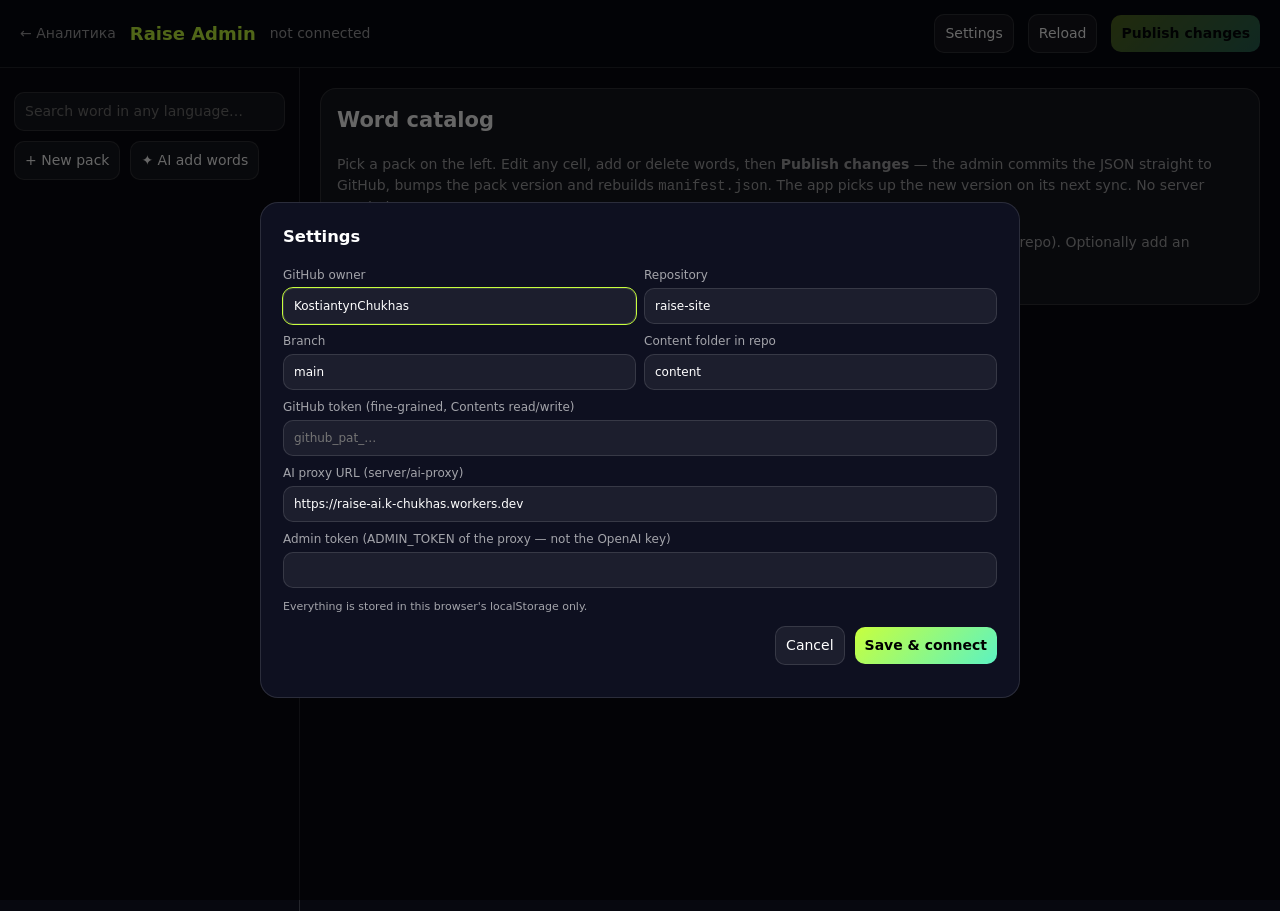
==== admin/catalog.html @ 6d798167 "admin: analytics, users, reviews, A/B, config (port of X Clean admin) + api/ worker raise-api with S" ====
<!doctype html>
<html lang="en"><head><meta charset="utf-8"><meta name="viewport" content="width=device-width,initial-scale=1">
<title>Raise Admin — word catalog</title><meta name="robots" content="noindex">
<style>
:root{--bg:#07080F;--panel:#0E1020;--card:rgba(255,255,255,.06);--stroke:rgba(255,255,255,.12);--ink:#fff;--muted:rgba(255,255,255,.62);--lime:#C8FF3D;--mint:#5CF2C2;--violet:#8B7CFF;--coral:#FF7A6B;--amber:#FFC65C}
*{box-sizing:border-box}body{margin:0;background:var(--bg);color:var(--ink);font:14px/1.5 -apple-system,BlinkMacSystemFont,Inter,system-ui,sans-serif}
header{display:flex;gap:14px;align-items:center;padding:14px 20px;border-bottom:1px solid var(--stroke);position:sticky;top:0;background:rgba(7,8,15,.9);backdrop-filter:blur(12px);z-index:5}
header b{color:var(--lime);font-size:18px}header .sp{flex:1}
.layout{display:grid;grid-template-columns:300px 1fr;min-height:calc(100vh - 57px)}
aside{border-right:1px solid var(--stroke);padding:14px;overflow:auto;max-height:calc(100vh - 57px)}
main{padding:20px;overflow:auto}
input,select,textarea,button{font:inherit;color:var(--ink);background:var(--card);border:1px solid var(--stroke);border-radius:10px;padding:8px 10px}
input:focus,textarea:focus{outline:1px solid var(--lime)}
button{cursor:pointer}button.primary{background:linear-gradient(135deg,var(--lime),var(--mint));color:#000;font-weight:800;border:0}
button.danger{color:var(--coral)}button:disabled{opacity:.4;cursor:default}
.pack{padding:8px 10px;border-radius:10px;cursor:pointer;display:flex;justify-content:space-between;align-items:center;gap:8px}.pack:hover{background:var(--card)}.pack.on{background:rgba(200,255,61,.12);outline:1px solid var(--lime)}
.pack small{color:var(--muted)}.tag{font-size:11px;padding:2px 7px;border-radius:99px;background:rgba(255,255,255,.1)}.tag.pro{background:rgba(255,198,92,.18);color:var(--amber)}
.topic{margin:12px 0 4px;font-size:11px;letter-spacing:.08em;color:var(--muted);text-transform:uppercase}
table{width:100%;border-collapse:collapse}th,td{text-align:left;padding:6px 8px;border-bottom:1px solid var(--stroke);vertical-align:top}th{font-size:11px;color:var(--muted);text-transform:uppercase;letter-spacing:.06em}
td input{width:100%;padding:5px 7px;border-radius:7px}td.id{color:var(--muted);font-size:12px;white-space:nowrap}
.row{display:flex;gap:10px;align-items:center;flex-wrap:wrap;margin:10px 0}
.card{background:var(--card);border:1px solid var(--stroke);border-radius:16px;padding:16px;margin-bottom:16px}
.toast{position:fixed;right:20px;bottom:20px;background:#1a1d33;border:1px solid var(--stroke);padding:12px 16px;border-radius:12px;max-width:420px;display:none}
.toast.show{display:block}.toast.err{border-color:var(--coral)}
.dirty{color:var(--amber)}.muted{color:var(--muted)}.grid10{display:grid;grid-template-columns:repeat(5,1fr);gap:8px}
label.f{display:flex;flex-direction:column;gap:4px;font-size:12px;color:var(--muted)}
dialog{background:var(--panel);color:var(--ink);border:1px solid var(--stroke);border-radius:18px;padding:22px;width:min(760px,92vw)}dialog::backdrop{background:rgba(0,0,0,.6)}
.kbd{font-size:11px;color:var(--muted)}
</style></head>
<body>
<header><a href="./" style="color:var(--muted);text-decoration:none">← Аналитика</a><b>Raise Admin</b><span class="muted" id="repoLabel">not connected</span><span class="sp"></span>
<span id="dirtyLabel" class="dirty"></span>
<button id="btnSettings">Settings</button><button id="btnReload">Reload</button><button class="primary" id="btnPublish" disabled>Publish changes</button></header>

<div class="layout">
<aside>
  <div class="row"><input id="search" placeholder="Search word in any language…" style="flex:1"></div>
  <div class="row"><button id="btnNewPack">+ New pack</button><button id="btnAI">✦ AI add words</button></div>
  <div id="packList"></div>
</aside>
<main>
  <div id="empty" class="card"><h2 style="margin-top:0">Word catalog</h2>
  <p class="muted">Pick a pack on the left. Edit any cell, add or delete words, then <b>Publish changes</b> — the admin commits the JSON straight to GitHub, bumps the pack version and rebuilds <code>manifest.json</code>. The app picks up the new version on its next sync. No server needed.</p>
  <p class="muted">First time: open <b>Settings</b> and paste a GitHub token (fine-grained, <i>Contents: read & write</i> on this repo). Optionally add an Anthropic API key to translate new words automatically.</p></div>
  <div id="editor" style="display:none">
    <div class="card">
      <div class="row">
        <h2 id="packTitle" style="margin:0"></h2><span class="tag" id="packMeta"></span>
        <span class="sp" style="flex:1"></span>
        <label class="f">Level <select id="packLevel"><option>a1</option><option>a2</option><option>b1</option><option>b2</option><option>c1</option></select></label>
        <label class="f">Pro <select id="packPremium"><option value="true">yes</option><option value="false">free</option></select></label>
        <button id="btnAddRow">+ Add word</button>
        <button class="danger" id="btnDeletePack">Delete pack</button>
      </div>
      <p class="muted" style="margin:4px 0 0">Tip: the app shows a word for a language pair only when both languages are filled. Keep strings short (≤ 60 chars) — they're rendered on a watch face.</p>
    </div>
    <div class="card" style="padding:0;overflow:auto"><table id="tbl"><thead><tr><th>id</th><th>en</th><th>uk</th><th>ru</th><th>pl</th><th>de</th><th>fr</th><th>es</th><th>it</th><th>pt</th><th>tr</th><th>example (en)</th><th></th></tr></thead><tbody></tbody></table></div>
  </div>
</main>
</div>

<dialog id="dlgSettings"><h3 style="margin-top:0">Settings</h3>
<div class="grid10" style="grid-template-columns:1fr 1fr">
<label class="f">GitHub owner <input id="sOwner" value="KostiantynChukhas" placeholder="your-github-username"></label>
<label class="f">Repository <input id="sRepo" value="raise-site" placeholder="raise-site"></label>
<label class="f">Branch <input id="sBranch" value="main"></label>
<label class="f">Content folder in repo <input id="sPath" value="content"></label>
<label class="f" style="grid-column:1/3">GitHub token (fine-grained, Contents read/write) <input id="sToken" type="password" placeholder="github_pat_…"></label>
<label class="f" style="grid-column:1/3">AI proxy URL (server/ai-proxy) <input id="sProxy" value="https://raise-ai.k-chukhas.workers.dev"></label>
<label class="f" style="grid-column:1/3">Admin token (ADMIN_TOKEN of the proxy — not the OpenAI key) <input id="sAdmintoken" type="password"></label>
</div>
<p class="kbd">Everything is stored in this browser's localStorage only.</p>
<div class="row" style="justify-content:flex-end"><button id="sCancel">Cancel</button><button class="primary" id="sSave">Save & connect</button></div></dialog>

<dialog id="dlgNewPack"><h3 style="margin-top:0">New pack</h3>
<div class="grid10" style="grid-template-columns:1fr 1fr">
<label class="f">Topic (a-z, used as id prefix) <input id="npTopic" placeholder="e.g. medicine"></label>
<label class="f">Level <select id="npLevel"><option>a1</option><option>a2</option><option>b1</option><option>b2</option><option>c1</option></select></label>
</div><p class="muted">Topics the app knows: general, travel, food, work, it, business, health, shopping, home, family, emotions, education, finance, transport, nature, sports, culture, relationships, emergency, phrases. A new topic name will show as “Everyday” in the app until the app adds it — prefer existing topics.</p>
<div class="row" style="justify-content:flex-end"><button id="npCancel">Cancel</button><button class="primary" id="npCreate">Create</button></div></dialog>

<dialog id="dlgAI"><h3 style="margin-top:0">AI: add words to <span id="aiPack"></span></h3>
<label class="f">Describe what to add (or paste a list of English words)<textarea id="aiPrompt" rows="4" placeholder="e.g. 15 words about renting a car: deposit, insurance, mileage…"></textarea></label>
<div class="row"><label class="f">How many <input id="aiCount" type="number" value="10" min="1" max="40" style="width:90px"></label><span class="muted">Translates into all 10 languages; you review before publishing.</span></div>
<div class="row" style="justify-content:flex-end"><button id="aiCancel">Cancel</button><button class="primary" id="aiRun">Generate</button></div></dialog>

<div class="toast" id="toast"></div>
<script>
const LANGS=["en","uk","ru","pl","de","fr","es","it","pt","tr"];
const LEVELS=["a1","a2","b1","b2","c1"];
const S={get:k=>localStorage.getItem("raise_"+k)||"",set:(k,v)=>localStorage.setItem("raise_"+k,v)};
let manifest=null, packs={}, shas={}, dirty=new Set(), current=null, deleted=new Set();

const $=s=>document.querySelector(s);
function toast(msg,err){const t=$("#toast");t.textContent=msg;t.className="toast show"+(err?" err":"");clearTimeout(t._x);t._x=setTimeout(()=>t.className="toast",err?6000:3000)}
function cfg(){return{owner:S.get("owner"),repo:S.get("repo"),branch:S.get("branch")||"main",path:(S.get("path")||"content").replace(/^\/|\/$/g,""),token:S.get("token"),proxy:(S.get("proxy")||"").replace(/\/$/,""),admintoken:S.get("admintoken")}}
function api(p,opt={}){const c=cfg();return fetch("https://api.github.com"+p,{...opt,headers:{Authorization:"Bearer "+c.token,Accept:"application/vnd.github+json","X-GitHub-Api-Version":"2022-11-28",...(opt.headers||{})}})}
const b64e=s=>btoa(unescape(encodeURIComponent(s))), b64d=s=>decodeURIComponent(escape(atob(s.replace(/\n/g,""))));

async function getFile(path){const c=cfg();const r=await api(`/repos/${c.owner}/${c.repo}/contents/${c.path}/${path}?ref=${c.branch}`);if(!r.ok)throw new Error(path+": "+r.status);const j=await r.json();return{sha:j.sha,text:b64d(j.content)}}
async function putFile(path,text,msg,sha){const c=cfg();const r=await api(`/repos/${c.owner}/${c.repo}/contents/${c.path}/${path}`,{method:"PUT",body:JSON.stringify({message:msg,content:b64e(text),branch:c.branch,...(sha?{sha}:{})})});if(!r.ok)throw new Error("PUT "+path+": "+r.status+" "+(await r.text()).slice(0,200));return(await r.json()).content.sha}
async function delFile(path,msg,sha){const c=cfg();const r=await api(`/repos/${c.owner}/${c.repo}/contents/${c.path}/${path}`,{method:"DELETE",body:JSON.stringify({message:msg,sha,branch:c.branch})});if(!r.ok)throw new Error("DELETE "+path+": "+r.status)}

async function load(){
  const c=cfg();if(!c.owner||!c.repo||!c.token){$("#dlgSettings").showModal();return}
  $("#repoLabel").textContent=`${c.owner}/${c.repo} · ${c.path}`;
  try{
    const m=await getFile("manifest.json");manifest=JSON.parse(m.text);shas["manifest.json"]=m.sha;
    packs={};dirty.clear();deleted.clear();
    await Promise.all(manifest.packs.map(async p=>{const f=await getFile(p.url);packs[p.id]=JSON.parse(f.text);shas[p.url]=f.sha}));
    renderList();updateDirty();toast(`Loaded ${manifest.packs.length} packs, ${Object.values(packs).reduce((a,p)=>a+p.concepts.length,0)} words`);
  }catch(e){toast("Load failed: "+e.message,true)}
}
function renderList(){
  const q=$("#search").value.trim().toLowerCase();const el=$("#packList");el.innerHTML="";
  const byTopic={};manifest.packs.forEach(p=>{(byTopic[p.topic]=byTopic[p.topic]||[]).push(p)});
  for(const topic of Object.keys(byTopic).sort()){
    const h=document.createElement("div");h.className="topic";h.textContent=topic;el.appendChild(h);
    for(const p of byTopic[topic].sort((a,b)=>LEVELS.indexOf(a.level)-LEVELS.indexOf(b.level))){
      const pk=packs[p.id];if(!pk)continue;
      const hits=q?pk.concepts.filter(c=>Object.values(c.t).some(v=>v.toLowerCase().includes(q))).length:null;
      if(q&&!hits)continue;
      const d=document.createElement("div");d.className="pack"+(current===p.id?" on":"");
      d.innerHTML=`<span>${p.level.toUpperCase()} <small>${pk.concepts.length} words${hits!=null?` · ${hits} hits`:""}</small>${dirty.has(p.id)?' <span class="dirty">●</span>':""}</span><span class="tag ${p.premium?"pro":""}">${p.premium?"Pro":"free"}</span>`;
      d.onclick=()=>{current=p.id;renderList();renderEditor()};el.appendChild(d);
    }
  }
}
function metaOf(id){return manifest.packs.find(p=>p.id===id)}
function renderEditor(){
  const p=packs[current],m=metaOf(current);if(!p){$("#editor").style.display="none";$("#empty").style.display="";return}
  $("#empty").style.display="none";$("#editor").style.display="";
  $("#packTitle").textContent=`${p.topic} · ${p.level.toUpperCase()}`;$("#packMeta").textContent=`v${p.version} · ${p.concepts.length} words`;
  $("#packLevel").value=p.level;$("#packPremium").value=String(m.premium);
  const q=$("#search").value.trim().toLowerCase();
  const tb=$("#tbl tbody");tb.innerHTML="";
  p.concepts.forEach((c,i)=>{
    if(q&&!Object.values(c.t).some(v=>v.toLowerCase().includes(q)))return;
    const tr=document.createElement("tr");
    tr.innerHTML=`<td class="id">${c.id.replace(p.topic+".","")}</td>`+LANGS.map(l=>`<td><input data-i="${i}" data-l="${l}" value="${esc(c.t[l]||"")}"></td>`).join("")+`<td><input data-i="${i}" data-l="ex" value="${esc((c.ex&&c.ex.en)||"")}"></td><td><button class="danger" data-del="${i}">✕</button></td>`;
    tb.appendChild(tr);
  });
}
const esc=s=>s.replace(/&/g,"&amp;").replace(/"/g,"&quot;").replace(/</g,"&lt;");
function markDirty(id){dirty.add(id);updateDirty();renderList()}
function updateDirty(){const n=dirty.size+deleted.size;$("#dirtyLabel").textContent=n?`${n} unpublished change${n>1?"s":""}`:"";$("#btnPublish").disabled=!n}

$("#tbl").addEventListener("input",e=>{const i=+e.target.dataset.i,l=e.target.dataset.l;if(isNaN(i))return;const c=packs[current].concepts[i];
  if(l==="ex"){c.ex=c.ex||{};c.ex.en=e.target.value}else c.t[l]=e.target.value;markDirty(current)});
$("#tbl").addEventListener("click",e=>{const i=e.target.dataset.del;if(i==null)return;const c=packs[current].concepts[+i];if(!confirm(`Delete "${c.t.en}"?`))return;packs[current].concepts.splice(+i,1);markDirty(current);renderEditor()});
$("#btnAddRow").onclick=()=>{const en=prompt("English word / phrase:");if(!en)return;addConcept(current,{en});renderEditor();markDirty(current);
  const rows=$("#tbl tbody").children;rows[rows.length-1].scrollIntoView();};
function slug(s){return s.toLowerCase().replace(/[^a-z0-9]+/g,"-").replace(/^-|-$/g,"")}
function addConcept(id,t,ex){const p=packs[id];let cid=p.topic+"."+slug(t.en||"word"),n=2;while(p.concepts.some(c=>c.id===cid))cid=p.topic+"."+slug(t.en)+"-"+n++;
  const full={};LANGS.forEach(l=>full[l]=t[l]||"");p.concepts.push({id:cid,t:full,...(ex?{ex:{en:ex}}:{})})}
$("#packLevel").onchange=e=>{const p=packs[current];const m=metaOf(current);p.level=e.target.value;m.level=p.level;markDirty(current);renderEditor()};
$("#packPremium").onchange=e=>{metaOf(current).premium=e.target.value==="true";dirty.add("__manifest__");updateDirty();renderList()};
$("#btnDeletePack").onclick=()=>{if(!confirm("Delete this whole pack from the catalog?"))return;const m=metaOf(current);deleted.add(m.url);manifest.packs=manifest.packs.filter(p=>p.id!==current);delete packs[current];dirty.delete(current);current=null;dirty.add("__manifest__");updateDirty();renderList();renderEditor()};
$("#btnNewPack").onclick=()=>$("#dlgNewPack").showModal();$("#npCancel").onclick=()=>$("#dlgNewPack").close();
$("#npCreate").onclick=()=>{const topic=slug($("#npTopic").value),level=$("#npLevel").value;if(!topic)return;const id=`${topic}-${level}`;if(packs[id]){toast("Pack exists",true);return}
  packs[id]={id,topic,level,version:0,concepts:[]};manifest.packs.push({id,topic,level,count:0,url:`packs/${id}.json`,version:0,premium:level!=="a1"});dirty.add(id);dirty.add("__manifest__");current=id;$("#dlgNewPack").close();updateDirty();renderList();renderEditor()};

$("#btnAI").onclick=()=>{if(!current){toast("Pick a pack first",true);return}if(!cfg().proxy||!cfg().admintoken){toast("Add the AI proxy URL and admin token in Settings",true);return}$("#aiPack").textContent=current;$("#dlgAI").showModal()};
$("#aiCancel").onclick=()=>$("#dlgAI").close();
$("#aiRun").onclick=async()=>{const p=packs[current];const n=+$("#aiCount").value||10;const existing=new Set(Object.values(packs).flatMap(x=>x.concepts.map(c=>c.t.en.toLowerCase())));
  $("#aiRun").disabled=true;$("#aiRun").textContent="Generating…";
  try{
    const r=await fetch(cfg().proxy+"/admin/pack",{method:"POST",headers:{"content-type":"application/json","authorization":"Bearer "+cfg().admintoken},body:JSON.stringify({topic:p.topic,level:p.level,count:n,avoid:[...existing].slice(0,400),prompt:$("#aiPrompt").value})});
    if(!r.ok)throw new Error("proxy "+r.status+" "+(await r.text()).slice(0,160));
    const arr=(await r.json()).words||[];
    let added=0;for(const row of arr){if(!row.en||existing.has(row.en.toLowerCase()))continue;addConcept(current,row,row.ex);added++}
    markDirty(current);renderEditor();$("#dlgAI").close();toast(`Added ${added} words — review, then publish`);
  }catch(e){toast("AI failed: "+e.message,true)}finally{$("#aiRun").disabled=false;$("#aiRun").textContent="Generate"}};

$("#btnPublish").onclick=async()=>{
  const btn=$("#btnPublish");btn.disabled=true;btn.textContent="Publishing…";
  try{
    for(const url of deleted){await delFile(url,`content: remove ${url}`,shas[url]);delete shas[url]}
    for(const id of [...dirty]){if(id==="__manifest__")continue;const p=packs[id];const m=metaOf(id);
      p.version=(p.version||0)+1;m.version=p.version;m.count=p.concepts.length;
      // light validation
      const bad=p.concepts.filter(c=>!c.t.en);if(bad.length)throw new Error(`${id}: ${bad.length} words without English`);
      shas[m.url]=await putFile(m.url,JSON.stringify(p,null,1),`content: ${id} v${p.version} (${p.concepts.length} words)`,shas[m.url]);dirty.delete(id)}
    manifest.version=(manifest.version||0)+1;manifest.updatedAt=new Date().toISOString();
    manifest.packs.forEach(m=>{m.count=packs[m.id]?packs[m.id].concepts.length:m.count});
    shas["manifest.json"]=await putFile("manifest.json",JSON.stringify(manifest,null,1),`content: manifest v${manifest.version}`,shas["manifest.json"]);
    dirty.clear();deleted.clear();updateDirty();renderList();renderEditor();toast(`Published manifest v${manifest.version}. GitHub Pages updates in ~1 minute.`);
  }catch(e){toast("Publish failed: "+e.message,true)}finally{btn.textContent="Publish changes";updateDirty()}
};

$("#btnSettings").onclick=()=>{["owner","repo","branch","path","token","proxy","admintoken"].forEach(k=>{const el=$("#s"+k[0].toUpperCase()+k.slice(1));el.value=S.get(k)||el.value});$("#dlgSettings").showModal()};
$("#sCancel").onclick=()=>$("#dlgSettings").close();
$("#sSave").onclick=()=>{["owner","repo","branch","path","token","proxy","admintoken"].forEach(k=>S.set(k,$("#s"+k[0].toUpperCase()+k.slice(1)).value.trim()));$("#dlgSettings").close();load()};
$("#btnReload").onclick=()=>{if(dirty.size&&!confirm("Discard unpublished changes?"))return;load()};
$("#search").oninput=()=>{renderList();if(current)renderEditor()};
window.addEventListener("beforeunload",e=>{if(dirty.size||deleted.size){e.preventDefault();e.returnValue=""}});
const params=new URLSearchParams(location.search);if(params.get("owner")){S.set("owner",params.get("owner"));S.set("repo",params.get("repo")||"raise-site")}
load();
</script></body></html>
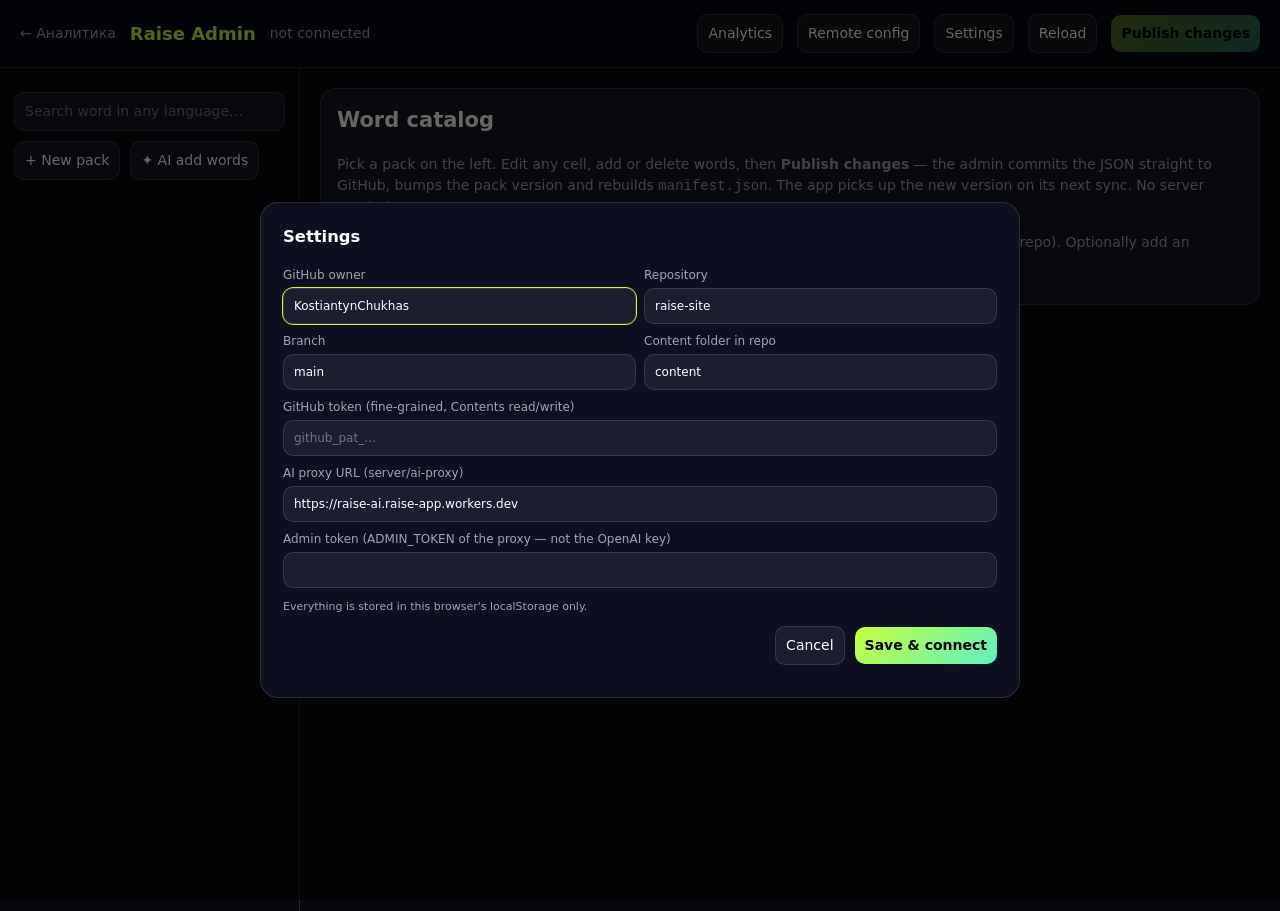
==== commit 3a28e4f0: "admin: new analytics dashboard as index.html, word catalog (with Analytics/Remote config) as catalog" ====
--- a/admin/catalog.html
+++ b/admin/catalog.html
@@ -30,7 +30,7 @@
 <body>
 <header><a href="./" style="color:var(--muted);text-decoration:none">← Аналитика</a><b>Raise Admin</b><span class="muted" id="repoLabel">not connected</span><span class="sp"></span>
 <span id="dirtyLabel" class="dirty"></span>
-<button id="btnSettings">Settings</button><button id="btnReload">Reload</button><button class="primary" id="btnPublish" disabled>Publish changes</button></header>
+<button id="btnStats">Analytics</button><button id="btnConfig">Remote config</button><button id="btnSettings">Settings</button><button id="btnReload">Reload</button><button class="primary" id="btnPublish" disabled>Publish changes</button></header>
 
 <div class="layout">
 <aside>
@@ -59,6 +59,18 @@
 </main>
 </div>
 
+<dialog id="dlgConfig" style="width:min(640px,96vw)"><div class="row" style="margin-top:0"><h3 style="margin:0">Remote config</h3><span class="sp" style="flex:1"></span><button onclick="this.closest('dialog').close()">Close</button></div>
+<p class="muted" style="margin-top:0">Changes reach the app on its next launch (cached up to 1 minute).</p>
+<div class="card" style="display:flex;align-items:center;gap:14px"><div style="flex:1"><b>Rating request on onboarding</b><div class="muted" style="font-size:13px">Shows the App Store rating prompt on the 2nd onboarding screen (languages). Key: <code>onboarding_rating</code></div></div>
+<label style="display:flex;align-items:center;gap:8px"><input type="checkbox" id="rcRating" style="width:22px;height:22px"> <span id="rcRatingTxt">Off</span></label></div>
+<details style="margin-top:10px"><summary class="muted">Raw JSON (advanced)</summary><textarea id="rcRaw" style="width:100%;height:180px;margin-top:8px;font-family:ui-monospace,Menlo,monospace;font-size:13px"></textarea></details>
+<div class="row"><span id="rcMsg" class="muted"></span><span class="sp" style="flex:1"></span><button class="primary" id="rcSave">Save</button></div></dialog>
+<dialog id="dlgStats" style="width:min(1100px,96vw)"><div class="row" style="margin-top:0"><h3 style="margin:0">Analytics</h3><span class="sp" style="flex:1"></span>
+<div class="row" style="margin:0;gap:6px"><button class="stTab primary" data-t="overview">Overview</button><button class="stTab" data-t="users">Users</button><button class="stTab" data-t="events">All steps</button></div>
+<select id="stDays"><option value="7">7 days</option><option value="30" selected>30 days</option><option value="90">90 days</option></select>
+<button id="stLoad">Refresh</button><button onclick="this.closest('dialog').close()">Close</button></div>
+<div id="stBody" class="muted">Loading…</div></dialog>
+<style>.bar{height:22px;border-radius:7px;background:linear-gradient(90deg,var(--lime),var(--mint));min-width:2px}.brow{display:grid;grid-template-columns:170px 1fr 120px;gap:10px;align-items:center;margin:6px 0;font-size:13px}.kpis{display:grid;grid-template-columns:repeat(4,1fr);gap:10px}.kpi b{font-size:24px;display:block}.drop{color:var(--coral);font-size:12px}.urow{cursor:pointer}.urow:hover td{background:rgba(255,255,255,.04)}.mono{font-family:ui-monospace,Menlo,monospace;font-size:12px}.sess td{background:rgba(200,255,61,.08);font-weight:700}.pill{display:inline-block;padding:1px 7px;border-radius:99px;font-size:11px;background:var(--card);border:1px solid var(--stroke)}.pro{color:#000;background:var(--lime);border:0}</style>
 <dialog id="dlgSettings"><h3 style="margin-top:0">Settings</h3>
 <div class="grid10" style="grid-template-columns:1fr 1fr">
 <label class="f">GitHub owner <input id="sOwner" value="KostiantynChukhas" placeholder="your-github-username"></label>
@@ -66,7 +78,7 @@
 <label class="f">Branch <input id="sBranch" value="main"></label>
 <label class="f">Content folder in repo <input id="sPath" value="content"></label>
 <label class="f" style="grid-column:1/3">GitHub token (fine-grained, Contents read/write) <input id="sToken" type="password" placeholder="github_pat_…"></label>
-<label class="f" style="grid-column:1/3">AI proxy URL (server/ai-proxy) <input id="sProxy" value="https://raise-ai.k-chukhas.workers.dev"></label>
+<label class="f" style="grid-column:1/3">AI proxy URL (server/ai-proxy) <input id="sProxy" value="https://raise-ai.raise-app.workers.dev"></label>
 <label class="f" style="grid-column:1/3">Admin token (ADMIN_TOKEN of the proxy — not the OpenAI key) <input id="sAdmintoken" type="password"></label>
 </div>
 <p class="kbd">Everything is stored in this browser's localStorage only.</p>
@@ -93,7 +105,8 @@
 
 const $=s=>document.querySelector(s);
 function toast(msg,err){const t=$("#toast");t.textContent=msg;t.className="toast show"+(err?" err":"");clearTimeout(t._x);t._x=setTimeout(()=>t.className="toast",err?6000:3000)}
-function cfg(){return{owner:S.get("owner"),repo:S.get("repo"),branch:S.get("branch")||"main",path:(S.get("path")||"content").replace(/^\/|\/$/g,""),token:S.get("token"),proxy:(S.get("proxy")||"").replace(/\/$/,""),admintoken:S.get("admintoken")}}
+
+function cfg(){const px=(S.get("proxy")||"https://raise-ai.raise-app.workers.dev").replace("raise-ai.k-chukhas.workers.dev","raise-ai.raise-app.workers.dev");return{owner:S.get("owner"),repo:S.get("repo"),branch:S.get("branch")||"main",path:(S.get("path")||"content").replace(/^\/|\/$/g,""),token:S.get("token"),proxy:px.replace(/\/$/,""),admintoken:S.get("admintoken")}}
 function api(p,opt={}){const c=cfg();return fetch("https://api.github.com"+p,{...opt,headers:{Authorization:"Bearer "+c.token,Accept:"application/vnd.github+json","X-GitHub-Api-Version":"2022-11-28",...(opt.headers||{})}})}
 const b64e=s=>btoa(unescape(encodeURIComponent(s))), b64d=s=>decodeURIComponent(escape(atob(s.replace(/\n/g,""))));
 
@@ -196,4 +209,87 @@
 window.addEventListener("beforeunload",e=>{if(dirty.size||deleted.size){e.preventDefault();e.returnValue=""}});
 const params=new URLSearchParams(location.search);if(params.get("owner")){S.set("owner",params.get("owner"));S.set("repo",params.get("repo")||"raise-site")}
 load();
+
+// ---------- Analytics (proxy /admin/stats → D1) ----------
+const STEP_LABEL={screen_view:"Screen",app_open:"App opened (foreground)",app_background:"App closed / background",feature_tap:"Feature tapped",ai_generate:"AI set: generate",ai_result:"AI set: result",game_done:"Game finished",practice_done:"Practice finished",placement_answer:"Level test answer",restore:"Restore purchases",onb_done:"Onboarding finished",paywall_close:"Paywall closed",purchase_tap:"Buy tapped",first_open:"App opened",onb_welcome:"Welcome",onb_language:"Languages",onb_goals:"Goals",onb_watch:"Watch size",onb_level:"Level test",onb_result:"Result",paywall_view:"Paywall shown",trial_or_purchase:"Trial / purchase",face_installed:"Face installed"};
+async function loadStats(){
+  const c=cfg(); if(!c.proxy||!c.admintoken){$("#stBody").innerHTML="Add the AI proxy URL and Admin token in <b>Settings</b> first.";return}
+  $("#stBody").textContent="Loading…";
+  try{
+    const r=await fetch(c.proxy+"/admin/stats",{method:"POST",headers:{"content-type":"application/json","authorization":"Bearer "+c.admintoken},body:JSON.stringify({days:+$("#stDays").value})});
+    const d=await r.json(); if(!r.ok) throw new Error(d.error||r.status);
+    const top=Math.max(1,...d.funnel.map(f=>f.users));
+    let h=`<div class="kpis"><div class="card kpi"><span class="muted">Users</span><b>${d.totals.users||0}</b></div><div class="card kpi"><span class="muted">Events</span><b>${d.totals.events||0}</b></div><div class="card kpi"><span class="muted">Installs</span><b>${d.funnel[0].users}</b></div><div class="card kpi"><span class="muted">Purchases</span><b>${(d.funnel.find(f=>f.step==="trial_or_purchase")||{}).users||0}</b></div></div>`;
+    h+=`<div class="card"><h3 style="margin-top:0">Funnel — where users drop off</h3>`;
+    d.funnel.forEach((f,i)=>{const prev=i?d.funnel[i-1].users:0;const lost=i&&prev?Math.round((1-f.users/prev)*100):null;
+      h+=`<div class="brow"><span>${esc(STEP_LABEL[f.step]||f.step)}</span><div class="bar" style="width:${f.users/top*100}%"></div><span>${f.users}${lost!==null&&lost>0?` <span class="drop">−${lost}%</span>`:""}</span></div>`});
+    if(d.faces){const f=d.faces,b=f.buckets,tot=Math.max(1,f.users);const pc=n=>Math.round(n/tot*100)+"%";
+      const fb=(label,n,col)=>`<div class="brow" style="grid-template-columns:230px 1fr 110px"><span>${label}</span><div class="bar" style="width:${n/tot*100}%;${col?`background:${col}`:""}"></div><span>${n} · ${pc(n)}</span></div>`;
+      h+=`</div><div class="card"><h3 style="margin-top:0">Watch face freshness — when users last put new words on the wrist</h3>
+      <div class="muted" style="margin-bottom:8px">${f.users} active users · ${f.installs} face installs · ${f.decks} daily decks built${f.avgDaysBetween?` · on average a new face every <b style="color:var(--ink)">${f.avgDaysBetween}</b> active days`:""}</div>
+      ${fb("Installed today",b.today)}${fb("Yesterday",b.d1)}${fb("2–3 days ago",b.d2_3,"var(--amber)")}${fb("4–7 days ago",b.d4_7,"var(--amber)")}${fb("8+ days ago",b.d8p,"var(--coral)")}${fb("Never installed",f.never,"var(--coral)")}
+      <div class="muted" style="margin-top:8px;font-size:12px">If most users sit in “2+ days” or “never”, people see stale words because the Photos face only changes when it is re-installed.</div>`}
+    h+=`</div><div class="row" style="align-items:flex-start;gap:16px"><div class="card" style="flex:1;min-width:300px"><h3 style="margin-top:0">Last screen before leaving</h3><table><tr><th>screen</th><th>users</th></tr>${d.lastScreens.map(x=>`<tr><td>${esc(x.screen)}</td><td>${x.users}</td></tr>`).join("")}</table></div>`;
+    h+=`<div class="card" style="flex:1;min-width:300px"><h3 style="margin-top:0">Screens</h3><table><tr><th>screen</th><th>users</th><th>views</th></tr>${d.screens.map(x=>`<tr><td>${esc(x.screen)}</td><td>${x.users}</td><td>${x.views}</td></tr>`).join("")}</table></div></div>`;
+    h+=`<div class="row" style="align-items:flex-start;gap:16px"><div class="card" style="flex:1;min-width:300px"><h3 style="margin-top:0">Paywall by trigger</h3><table><tr><th>context</th><th>shown</th><th>bought</th><th>conv.</th></tr>${d.paywall.map(x=>`<tr><td>${esc(x.context||"—")}</td><td>${x.views}</td><td>${x.purchases}</td><td>${x.views?Math.round(x.purchases/x.views*1000)/10:0}%</td></tr>`).join("")}</table></div>`;
+    h+=`<div class="card" style="flex:1;min-width:300px"><h3 style="margin-top:0">Daily</h3><table><tr><th>day</th><th>users</th><th>installs</th><th>events</th></tr>${d.daily.slice().reverse().map(x=>`<tr><td>${x.day}</td><td>${x.users}</td><td>${x.installs}</td><td>${x.events}</td></tr>`).join("")}</table></div></div>`;
+    $("#stBody").innerHTML=h;
+  }catch(e){$("#stBody").innerHTML=`<span class="dirty">Could not load: ${esc(e.message)}</span>`}
+}
+// ---------- Users & per-user timeline ----------
+let stTab="overview", stUid=null;
+async function statsApi(body){const c=cfg();if(!c.proxy||!c.admintoken)throw new Error("Add the AI proxy URL and Admin token in Settings first");
+  const r=await fetch(c.proxy+"/admin/stats",{method:"POST",headers:{"content-type":"application/json","authorization":"Bearer "+c.admintoken},body:JSON.stringify({days:+$("#stDays").value,...body})});
+  const d=await r.json();if(!r.ok)throw new Error(d.error||r.status);return d}
+const fmt=t=>t?new Date(t).toLocaleString():"—";
+const ago=t=>{if(!t)return"—";const m=Math.round((Date.now()-t)/6e4);return m<60?m+" min ago":m<1440?Math.round(m/60)+" h ago":Math.round(m/1440)+" d ago"};
+const label=n=>STEP_LABEL[n]||n;
+async function loadUsers(){
+  $("#stBody").innerHTML=`<div class="row" style="margin-top:0"><input id="uSearch" placeholder="Search by user ID (device UUID) or Adapty ID…" style="flex:1" value="${esc(window.__uq||"")}"><button id="uGo">Search</button></div><div id="uList" class="muted">Loading…</div>`;
+  const go=async()=>{window.__uq=$("#uSearch").value.trim();$("#uList").textContent="Loading…";
+    try{const d=await statsApi({mode:"users",q:window.__uq});
+      if(!d.users.length){$("#uList").textContent="No users in this period.";return}
+      $("#uList").innerHTML=`<div class="muted" style="margin:6px 0">${d.users.length} users · click a row to see every step</div><div class="card" style="padding:0;overflow:auto"><table><tr><th>user id</th><th>plan</th><th>first seen</th><th>last seen</th><th>sessions</th><th>events</th><th>last step</th><th>lang</th><th>device</th><th>ver</th></tr>${d.users.map(u=>`<tr class="urow" data-uid="${esc(u.uid)}"><td class="mono">${esc(u.uid)}${u.aid?`<br><span class="muted">adapty: ${esc(u.aid)}</span>`:""}</td><td>${u.premium?'<span class="pill pro">Pro</span>':'<span class="pill">Free</span>'}${u.purchases?` <span class="pill">bought</span>`:""}</td><td>${fmt(u.first)}</td><td>${ago(u.last)}</td><td>${u.sessions||0}</td><td>${u.events}</td><td>${esc(label(u.lastEvent||""))}${u.lastScreen?`<br><span class="muted">${esc(u.lastScreen)}</span>`:""}</td><td>${esc(u.lang||"")}</td><td>${esc(u.device||"")}<br><span class="muted">${esc(u.os||"")}</span></td><td>${esc(u.ver||"")}</td></tr>`).join("")}</table></div>`;
+      document.querySelectorAll(".urow").forEach(tr=>tr.onclick=()=>{stUid=tr.dataset.uid;loadUser()});
+    }catch(e){$("#uList").innerHTML=`<span class="dirty">Could not load: ${esc(e.message)}</span>`}};
+  $("#uGo").onclick=go;$("#uSearch").onkeydown=e=>{if(e.key==="Enter")go()};go();
+}
+async function loadUser(){
+  $("#stBody").textContent="Loading…";
+  try{const d=await statsApi({mode:"user",uid:stUid});const ev=d.events;const f=ev[0]||{},l=ev[ev.length-1]||{};
+    let h=`<div class="row" style="margin-top:0"><button id="uBack">← All users</button><span class="mono">${esc(stUid)}</span><button id="uCopy">Copy ID</button></div>`;
+    h+=`<div class="kpis"><div class="card kpi"><span class="muted">First seen</span><b style="font-size:16px">${fmt(f.ts)}</b></div><div class="card kpi"><span class="muted">Last seen</span><b style="font-size:16px">${fmt(l.ts)}</b></div><div class="card kpi"><span class="muted">Events</span><b>${ev.length}</b></div><div class="card kpi"><span class="muted">Plan</span><b>${l.premium?"Pro":"Free"}</b></div></div>`;
+    h+=`<div class="muted" style="margin:8px 0">Adapty: <span class="mono">${esc(l.aid||"—")}</span> · ${esc(l.device||"")} iOS ${esc(l.os||"")} · app ${esc(l.ver||"")} · ${esc(l.lang||"")}</div>`;
+    h+=`<div class="card" style="padding:0;overflow:auto;max-height:60vh"><table><tr><th>time</th><th>+</th><th>step</th><th>screen</th><th>details</th></tr>`;
+    let prevSid=null,prevTs=null,n=0;
+    for(const e of ev){
+      if(e.sid!==prevSid){n++;h+=`<tr class="sess"><td colspan="5">Session ${n} · ${fmt(e.ts)}</td></tr>`;prevSid=e.sid;prevTs=null}
+      let p="";try{const o=e.props?JSON.parse(e.props):{};p=Object.entries(o).map(([k,v])=>`<span class="pill">${esc(k)}: ${esc(v)}</span>`).join(" ")}catch{p=esc(e.props||"")}
+      const dt=prevTs?Math.round((e.ts-prevTs)/1000):null;prevTs=e.ts;
+      h+=`<tr><td class="mono">${new Date(e.ts).toLocaleTimeString()}</td><td class="muted mono">${dt===null?"":dt<60?dt+"s":Math.round(dt/60)+"m"}</td><td>${esc(label(e.name))}</td><td>${esc(e.screen||"")}</td><td>${p}</td></tr>`}
+    h+=`</table></div>`;
+    $("#stBody").innerHTML=h;$("#uBack").onclick=()=>{stUid=null;loadUsers()};$("#uCopy").onclick=()=>{navigator.clipboard.writeText(stUid);toast("Copied")};
+  }catch(e){$("#stBody").innerHTML=`<span class="dirty">Could not load: ${esc(e.message)}</span>`}
+}
+async function loadEvents(){
+  $("#stBody").textContent="Loading…";
+  try{const d=await statsApi({mode:"events"});const top=Math.max(1,...d.events.map(x=>x.users));
+    $("#stBody").innerHTML=`<div class="muted" style="margin-bottom:8px">Every step users took (event + screen), by unique users</div><div class="card">${d.events.map(x=>`<div class="brow" style="grid-template-columns:260px 1fr 130px"><span>${esc(label(x.name))}${x.screen?` <span class="muted">· ${esc(x.screen)}</span>`:""}</span><div class="bar" style="width:${x.users/top*100}%"></div><span>${x.users} users · ${x.n}</span></div>`).join("")}</div>`;
+  }catch(e){$("#stBody").innerHTML=`<span class="dirty">Could not load: ${esc(e.message)}</span>`}
+}
+function refreshStats(){document.querySelectorAll(".stTab").forEach(b=>b.classList.toggle("primary",b.dataset.t===stTab));
+  if(stTab==="users")return stUid?loadUser():loadUsers();if(stTab==="events")return loadEvents();return loadStats()}
+document.querySelectorAll(".stTab").forEach(b=>b.onclick=()=>{stTab=b.dataset.t;stUid=null;refreshStats()});
+$("#btnStats").onclick=()=>{$("#dlgStats").showModal();refreshStats()};
+// ---------- Remote config ----------
+async function cfgApi(body){const c=cfg();if(!c.proxy||!c.admintoken)throw new Error("Add the AI proxy URL and Admin token in Settings first");
+  const r=await fetch(c.proxy+"/admin/config",{method:"POST",headers:{"content-type":"application/json","authorization":"Bearer "+c.admintoken},body:JSON.stringify(body||{})});
+  const d=await r.json();if(!r.ok)throw new Error(d.error||r.status);return d}
+function showCfg(conf){$("#rcRating").checked=!!conf.onboarding_rating;$("#rcRatingTxt").textContent=conf.onboarding_rating?"On":"Off";$("#rcRaw").value=JSON.stringify(conf,null,2)}
+$("#btnConfig").onclick=async()=>{$("#dlgConfig").showModal();$("#rcMsg").textContent="Loading…";
+  try{const d=await cfgApi();showCfg(d.config);$("#rcMsg").textContent=""}catch(e){$("#rcMsg").innerHTML=`<span class="dirty">${esc(e.message)}</span>`}};
+$("#rcRating").onchange=()=>{let o={};try{o=JSON.parse($("#rcRaw").value||"{}")}catch{};o.onboarding_rating=$("#rcRating").checked;showCfg(o)};
+$("#rcSave").onclick=async()=>{let o;try{o=JSON.parse($("#rcRaw").value||"{}")}catch(e){$("#rcMsg").innerHTML='<span class="dirty">Invalid JSON</span>';return}
+  $("#rcMsg").textContent="Saving…";try{const d=await cfgApi({config:o});showCfg(d.config);$("#rcMsg").textContent="Saved ✓";toast("Remote config saved")}catch(e){$("#rcMsg").innerHTML=`<span class="dirty">${esc(e.message)}</span>`}};
+$("#stLoad").onclick=refreshStats;$("#stDays").onchange=refreshStats;
 </script></body></html>
